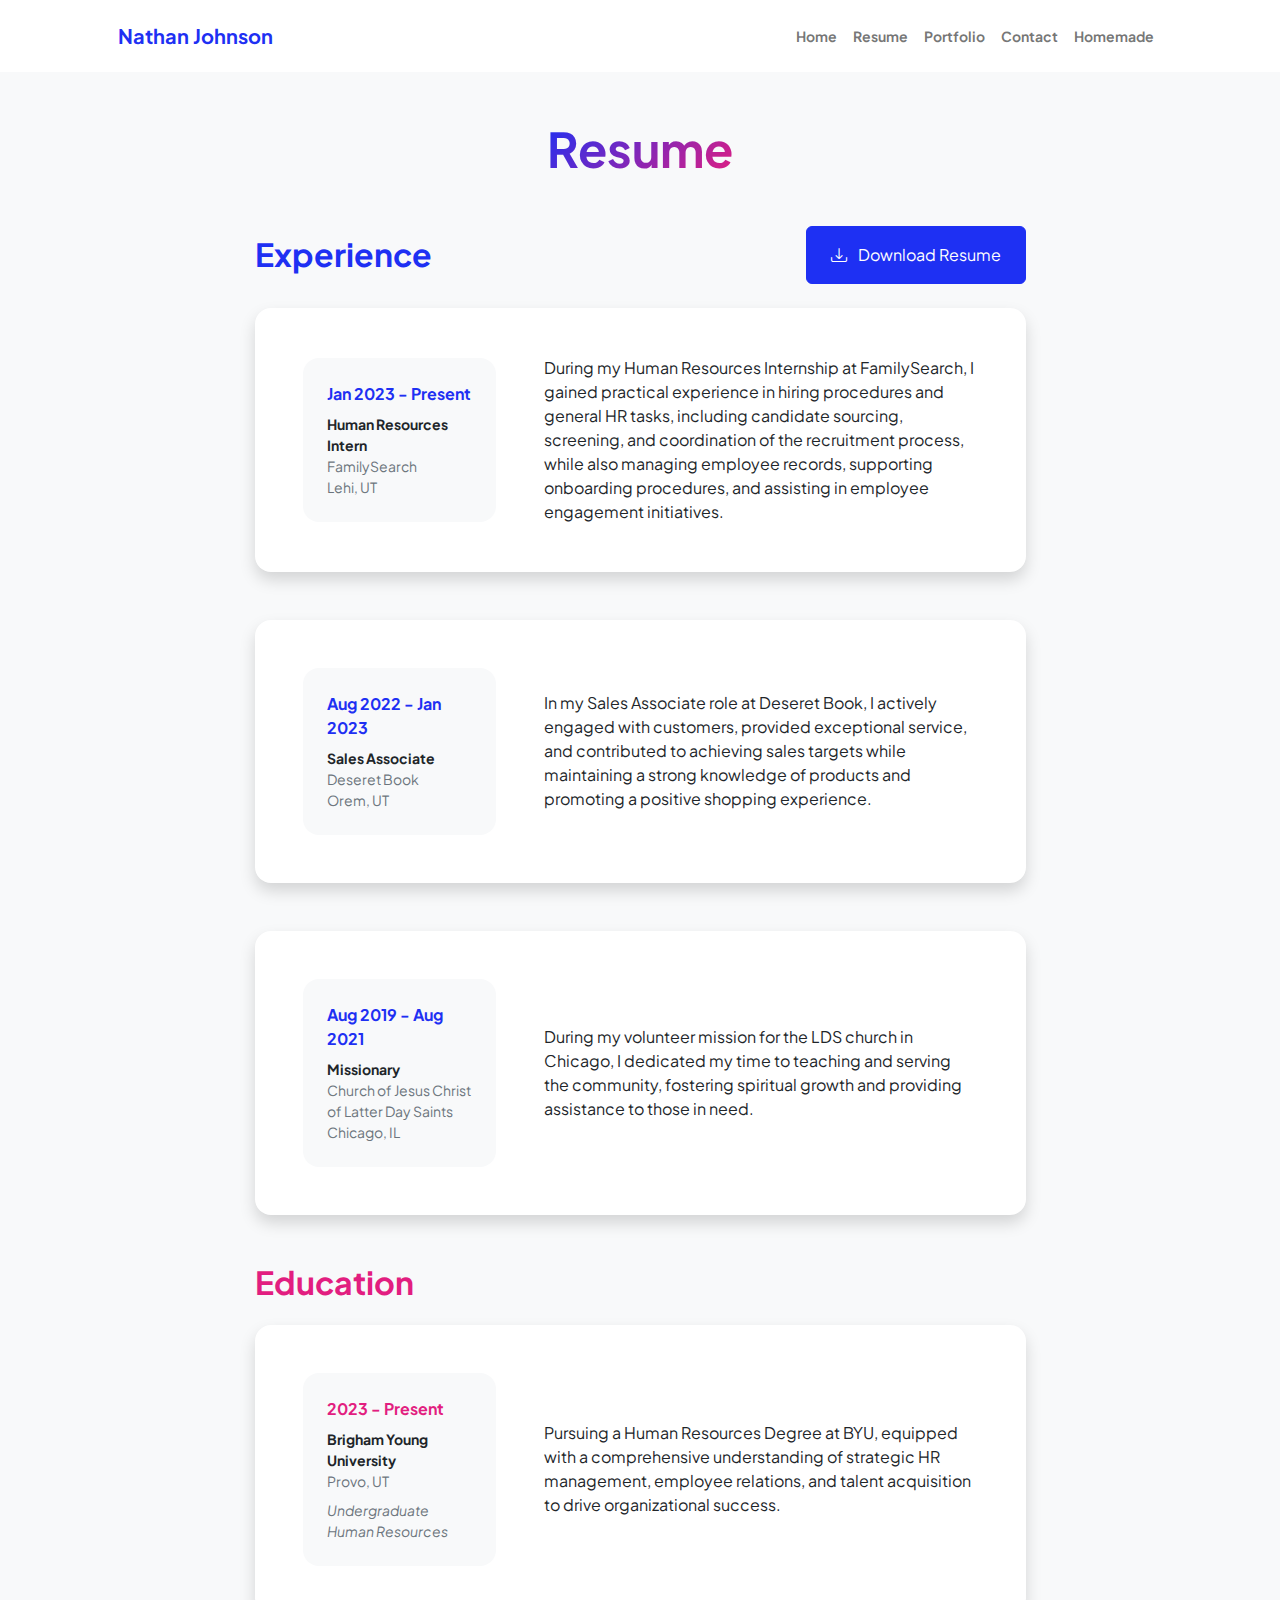
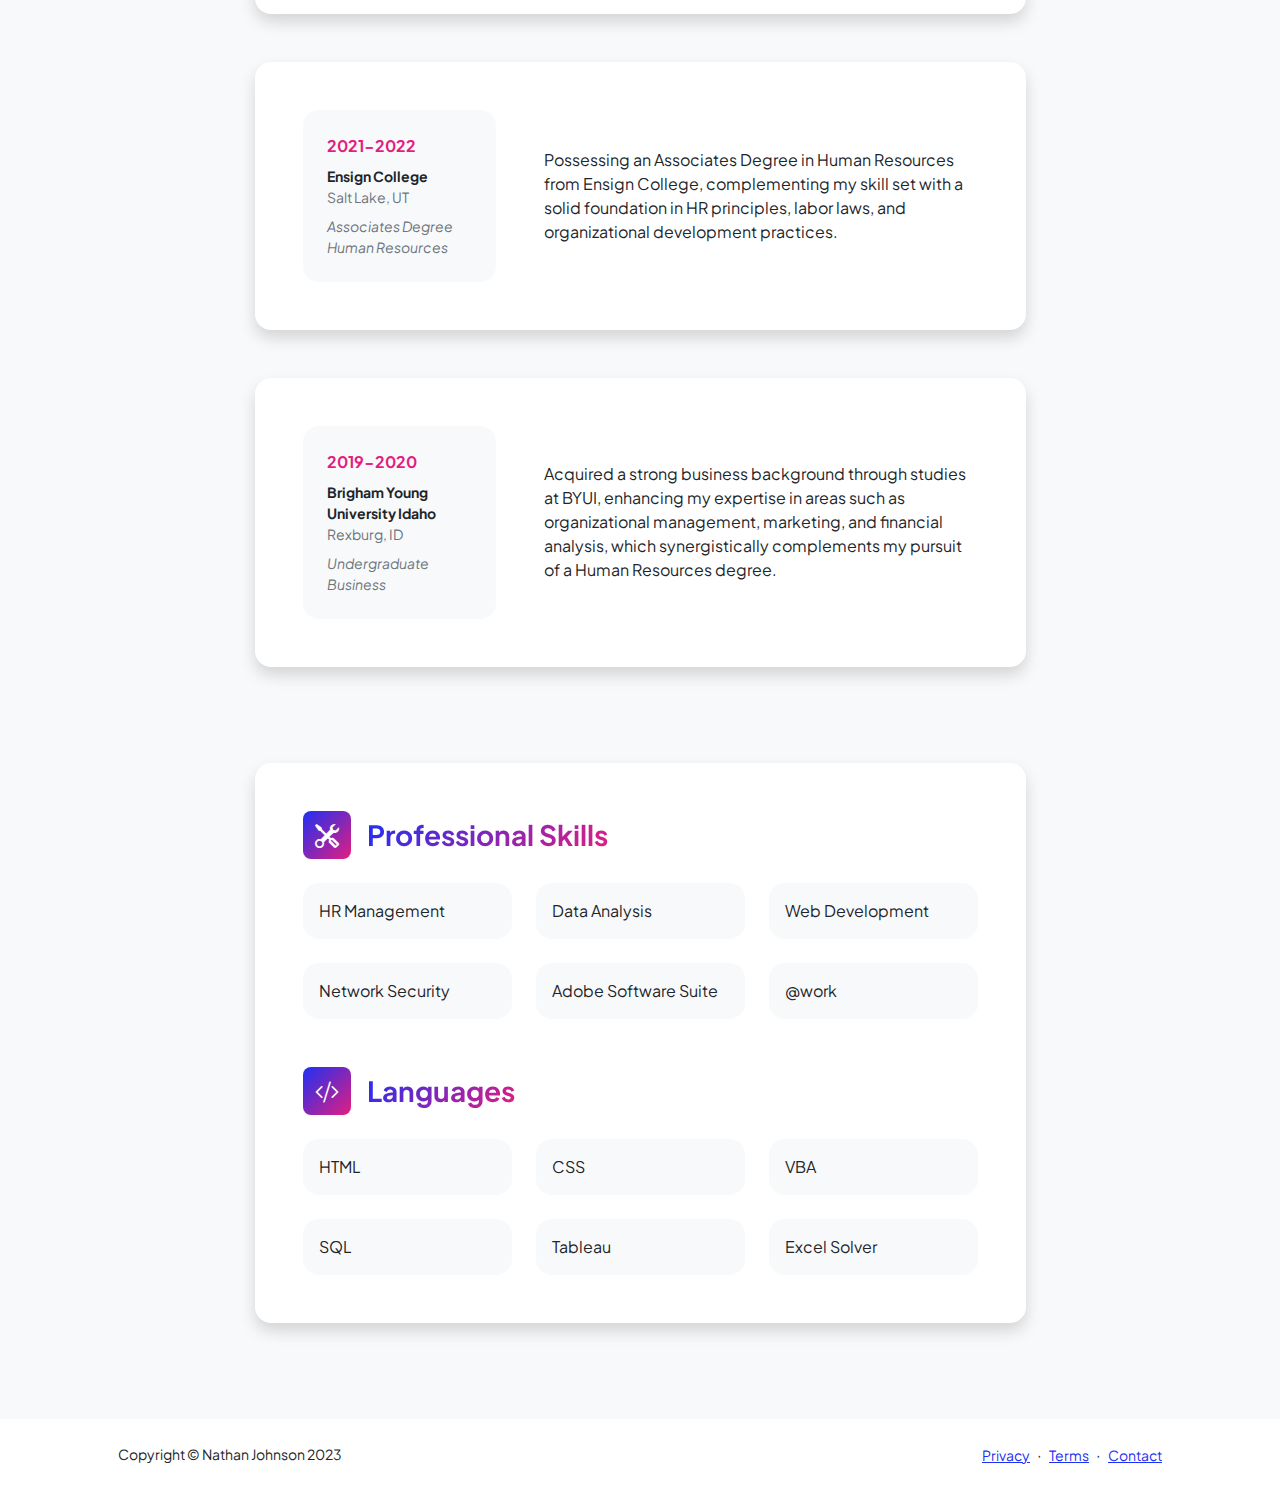
==== resume.html @ 49709567 "Add files via upload" ====
<!DOCTYPE html>
<html lang="en">
    <head>
        <meta charset="utf-8" />
        <meta name="viewport" content="width=device-width, initial-scale=1, shrink-to-fit=no" />
        <meta name="description" content="" />
        <meta name="author" content="" />
        <title>Personal - Start Bootstrap Template</title>
        <!-- Favicon-->
        <link rel="icon" type="image/x-icon" href="assets/favicon.ico" />
        <!-- Custom Google font-->
        <link rel="preconnect" href="https://fonts.googleapis.com" />
        <link rel="preconnect" href="https://fonts.gstatic.com" crossorigin />
        <link href="https://fonts.googleapis.com/css2?family=Plus+Jakarta+Sans:wght@100;200;300;400;500;600;700;800;900&amp;display=swap" rel="stylesheet" />
        <!-- Bootstrap icons-->
        <link href="https://cdn.jsdelivr.net/npm/bootstrap-icons@1.8.1/font/bootstrap-icons.css" rel="stylesheet" />
        <!-- Core theme CSS (includes Bootstrap)-->
        <link href="css/styles.css" rel="stylesheet" />
    </head>
    <body class="d-flex flex-column h-100 bg-light">
        <main class="flex-shrink-0">
            <!-- Navigation-->
            <nav class="navbar navbar-expand-lg navbar-light bg-white py-3">
                <div class="container px-5">
                    <a class="navbar-brand" href="index.html"><span class="fw-bolder text-primary">Nathan Johnson</span></a>
                    <button class="navbar-toggler" type="button" data-bs-toggle="collapse" data-bs-target="#navbarSupportedContent" aria-controls="navbarSupportedContent" aria-expanded="false" aria-label="Toggle navigation"><span class="navbar-toggler-icon"></span></button>
                    <div class="collapse navbar-collapse" id="navbarSupportedContent">
                        <ul class="navbar-nav ms-auto mb-2 mb-lg-0 small fw-bolder">
                            <li class="nav-item"><a class="nav-link" href="index.html">Home</a></li>
                            <li class="nav-item"><a class="nav-link" href="resume.html">Resume</a></li>
                            <li class="nav-item"><a class="nav-link" href="projects.html">Portfolio</a></li>
                            <li class="nav-item"><a class="nav-link" href="contact.html">Contact</a></li>
                            <li class="nav-item"><a class="nav-link" href="homemade.html">Homemade</a></li>
                        </ul>
                    </div>
                </div>
            </nav>
            <!-- Page Content-->
            <div class="container px-5 my-5">
                <div class="text-center mb-5">
                    <h1 class="display-5 fw-bolder mb-0"><span class="text-gradient d-inline">Resume</span></h1>
                </div>
                <div class="row gx-5 justify-content-center">
                    <div class="col-lg-11 col-xl-9 col-xxl-8">
                        <!-- Experience Section-->
                        <section>
                            <div class="d-flex align-items-center justify-content-between mb-4">
                                <h2 class="text-primary fw-bolder mb-0">Experience</h2>
                                <!-- Download resume button-->
                                <!-- Note: Set the link href target to a PDF file within your project-->
                                <a class="btn btn-primary px-4 py-3" href="#!">
                                    <div class="d-inline-block bi bi-download me-2"></div>
                                    Download Resume
                                </a>
                            </div>
                            <!-- Experience Card 1-->
                            <div class="card shadow border-0 rounded-4 mb-5">
                                <div class="card-body p-5">
                                    <div class="row align-items-center gx-5">
                                        <div class="col text-center text-lg-start mb-4 mb-lg-0">
                                            <div class="bg-light p-4 rounded-4">
                                                <div class="text-primary fw-bolder mb-2">Jan 2023 - Present</div>
                                                <div class="small fw-bolder">Human Resources Intern</div>
                                                <div class="small text-muted">FamilySearch</div>
                                                <div class="small text-muted">Lehi, UT</div>
                                            </div>
                                        </div>
                                        <div class="col-lg-8"><div>During my Human Resources Internship at FamilySearch, I gained practical experience in hiring procedures and general HR tasks, including candidate sourcing, screening, and coordination of the recruitment process, while also managing employee records, supporting onboarding procedures, and assisting in employee engagement initiatives.</div></div>
                                    </div>
                                </div>
                            </div>
                            <!-- Experience Card 2-->
                            <div class="card shadow border-0 rounded-4 mb-5">
                                <div class="card-body p-5">
                                    <div class="row align-items-center gx-5">
                                        <div class="col text-center text-lg-start mb-4 mb-lg-0">
                                            <div class="bg-light p-4 rounded-4">
                                                <div class="text-primary fw-bolder mb-2">Aug 2022 - Jan 2023</div>
                                                <div class="small fw-bolder">Sales Associate</div>
                                                <div class="small text-muted">Deseret Book</div>
                                                <div class="small text-muted">Orem, UT</div>
                                            </div>
                                        </div>
                                        <div class="col-lg-8"><div>In my Sales Associate role at Deseret Book, I actively engaged with customers, provided exceptional service, and contributed to achieving sales targets while maintaining a strong knowledge of products and promoting a positive shopping experience.</div></div>
                                    </div>
                                </div>
                            </div>
                            <div class="card shadow border-0 rounded-4 mb-5">
                                <div class="card-body p-5">
                                    <div class="row align-items-center gx-5">
                                        <div class="col text-center text-lg-start mb-4 mb-lg-0">
                                            <div class="bg-light p-4 rounded-4">
                                                <div class="text-primary fw-bolder mb-2">Aug 2019 - Aug 2021</div>
                                                <div class="small fw-bolder">Missionary</div>
                                                <div class="small text-muted">Church of Jesus Christ of Latter Day Saints</div>
                                                <div class="small text-muted">Chicago, IL</div>
                                            </div>
                                        </div>
                                        <div class="col-lg-8"><div>During my volunteer mission for the LDS church in Chicago, I dedicated my time to teaching and serving the community, fostering spiritual growth and providing assistance to those in need.</div></div>
                                    </div>
                                </div>
                            </div>
                        </section>
                        <!-- Education Section-->
                        <section>
                            <h2 class="text-secondary fw-bolder mb-4">Education</h2>
                            <!-- Education Card 1-->
                            <div class="card shadow border-0 rounded-4 mb-5">
                                <div class="card-body p-5">
                                    <div class="row align-items-center gx-5">
                                        <div class="col text-center text-lg-start mb-4 mb-lg-0">
                                            <div class="bg-light p-4 rounded-4">
                                                <div class="text-secondary fw-bolder mb-2">2023 - Present</div>
                                                <div class="mb-2">
                                                    <div class="small fw-bolder">Brigham Young University</div>
                                                    <div class="small text-muted">Provo, UT</div>
                                                </div>
                                                <div class="fst-italic">
                                                    <div class="small text-muted">Undergraduate</div>
                                                    <div class="small text-muted">Human Resources</div>
                                                </div>
                                            </div>
                                        </div>
                                        <div class="col-lg-8"><div>Pursuing a Human Resources Degree at BYU, equipped with a comprehensive understanding of strategic HR management, employee relations, and talent acquisition to drive organizational success.</div></div>
                                    </div>
                                </div>
                            </div>
                            <!-- Education Card 2-->
                            <div class="card shadow border-0 rounded-4 mb-5">
                                <div class="card-body p-5">
                                    <div class="row align-items-center gx-5">
                                        <div class="col text-center text-lg-start mb-4 mb-lg-0">
                                            <div class="bg-light p-4 rounded-4">
                                                <div class="text-secondary fw-bolder mb-2">2021-2022</div>
                                                <div class="mb-2">
                                                    <div class="small fw-bolder">Ensign College</div>
                                                    <div class="small text-muted">Salt Lake, UT</div>
                                                </div>
                                                <div class="fst-italic">
                                                    <div class="small text-muted">Associates Degree</div>
                                                    <div class="small text-muted">Human Resources</div>
                                                </div>
                                            </div>
                                        </div>
                                        <div class="col-lg-8"><div>Possessing an Associates Degree in Human Resources from Ensign College, complementing my skill set with a solid foundation in HR principles, labor laws, and organizational development practices.</div></div>
                                    </div>
                                </div>
                            </div>
                            <div class="card shadow border-0 rounded-4 mb-5">
                                <div class="card-body p-5">
                                    <div class="row align-items-center gx-5">
                                        <div class="col text-center text-lg-start mb-4 mb-lg-0">
                                            <div class="bg-light p-4 rounded-4">
                                                <div class="text-secondary fw-bolder mb-2">2019-2020</div>
                                                <div class="mb-2">
                                                    <div class="small fw-bolder">Brigham Young University Idaho</div>
                                                    <div class="small text-muted">Rexburg, ID</div>
                                                </div>
                                                <div class="fst-italic">
                                                    <div class="small text-muted">Undergraduate</div>
                                                    <div class="small text-muted">Business</div>
                                                </div>
                                            </div>
                                        </div>
                                        <div class="col-lg-8"><div>Acquired a strong business background through studies at BYUI, enhancing my expertise in areas such as organizational management, marketing, and financial analysis, which synergistically complements my pursuit of a Human Resources degree.</div></div>
                                    </div>
                                </div>
                            </div>
                        </section>
                        <!-- Divider-->
                        <div class="pb-5"></div>
                        <!-- Skills Section-->
                        <section>
                            <!-- Skillset Card-->
                            <div class="card shadow border-0 rounded-4 mb-5">
                                <div class="card-body p-5">
                                    <!-- Professional skills list-->
                                    <div class="mb-5">
                                        <div class="d-flex align-items-center mb-4">
                                            <div class="feature bg-primary bg-gradient-primary-to-secondary text-white rounded-3 me-3"><i class="bi bi-tools"></i></div>
                                            <h3 class="fw-bolder mb-0"><span class="text-gradient d-inline">Professional Skills</span></h3>
                                        </div>
                                        <div class="row row-cols-1 row-cols-md-3 mb-4">
                                            <div class="col mb-4 mb-md-0"><div class="d-flex align-items-center bg-light rounded-4 p-3 h-100">HR Management</div></div>
                                            <div class="col mb-4 mb-md-0"><div class="d-flex align-items-center bg-light rounded-4 p-3 h-100">Data Analysis</div></div>
                                            <div class="col"><div class="d-flex align-items-center bg-light rounded-4 p-3 h-100">Web Development</div></div>
                                        </div>
                                        <div class="row row-cols-1 row-cols-md-3">
                                            <div class="col mb-4 mb-md-0"><div class="d-flex align-items-center bg-light rounded-4 p-3 h-100">Network Security</div></div>
                                            <div class="col mb-4 mb-md-0"><div class="d-flex align-items-center bg-light rounded-4 p-3 h-100">Adobe Software Suite</div></div>
                                            <div class="col"><div class="d-flex align-items-center bg-light rounded-4 p-3 h-100">@work</div></div>
                                        </div>
                                    </div>
                                    <!-- Languages list-->
                                    <div class="mb-0">
                                        <div class="d-flex align-items-center mb-4">
                                            <div class="feature bg-primary bg-gradient-primary-to-secondary text-white rounded-3 me-3"><i class="bi bi-code-slash"></i></div>
                                            <h3 class="fw-bolder mb-0"><span class="text-gradient d-inline">Languages</span></h3>
                                        </div>
                                        <div class="row row-cols-1 row-cols-md-3 mb-4">
                                            <div class="col mb-4 mb-md-0"><div class="d-flex align-items-center bg-light rounded-4 p-3 h-100">HTML</div></div>
                                            <div class="col mb-4 mb-md-0"><div class="d-flex align-items-center bg-light rounded-4 p-3 h-100">CSS</div></div>
                                            <div class="col"><div class="d-flex align-items-center bg-light rounded-4 p-3 h-100">VBA</div></div>
                                        </div>
                                        <div class="row row-cols-1 row-cols-md-3">
                                            <div class="col mb-4 mb-md-0"><div class="d-flex align-items-center bg-light rounded-4 p-3 h-100">SQL</div></div>
                                            <div class="col mb-4 mb-md-0"><div class="d-flex align-items-center bg-light rounded-4 p-3 h-100">Tableau</div></div>
                                            <div class="col"><div class="d-flex align-items-center bg-light rounded-4 p-3 h-100">Excel Solver</div></div>
                                        </div>
                                    </div>
                                </div>
                            </div>
                        </section>
                    </div>
                </div>
            </div>
        </main>
        <!-- Footer-->
        <footer class="bg-white py-4 mt-auto">
            <div class="container px-5">
                <div class="row align-items-center justify-content-between flex-column flex-sm-row">
                    <div class="col-auto"><div class="small m-0">Copyright &copy; Nathan Johnson 2023</div></div>
                    <div class="col-auto">
                        <a class="small" href="#!">Privacy</a>
                        <span class="mx-1">&middot;</span>
                        <a class="small" href="#!">Terms</a>
                        <span class="mx-1">&middot;</span>
                        <a class="small" href="#!">Contact</a>
                    </div>
                </div>
            </div>
        </footer>
        <!-- Bootstrap core JS-->
        <script src="https://cdn.jsdelivr.net/npm/bootstrap@5.2.3/dist/js/bootstrap.bundle.min.js"></script>
        <!-- Core theme JS-->
        <script src="js/scripts.js"></script>
    </body>
</html>
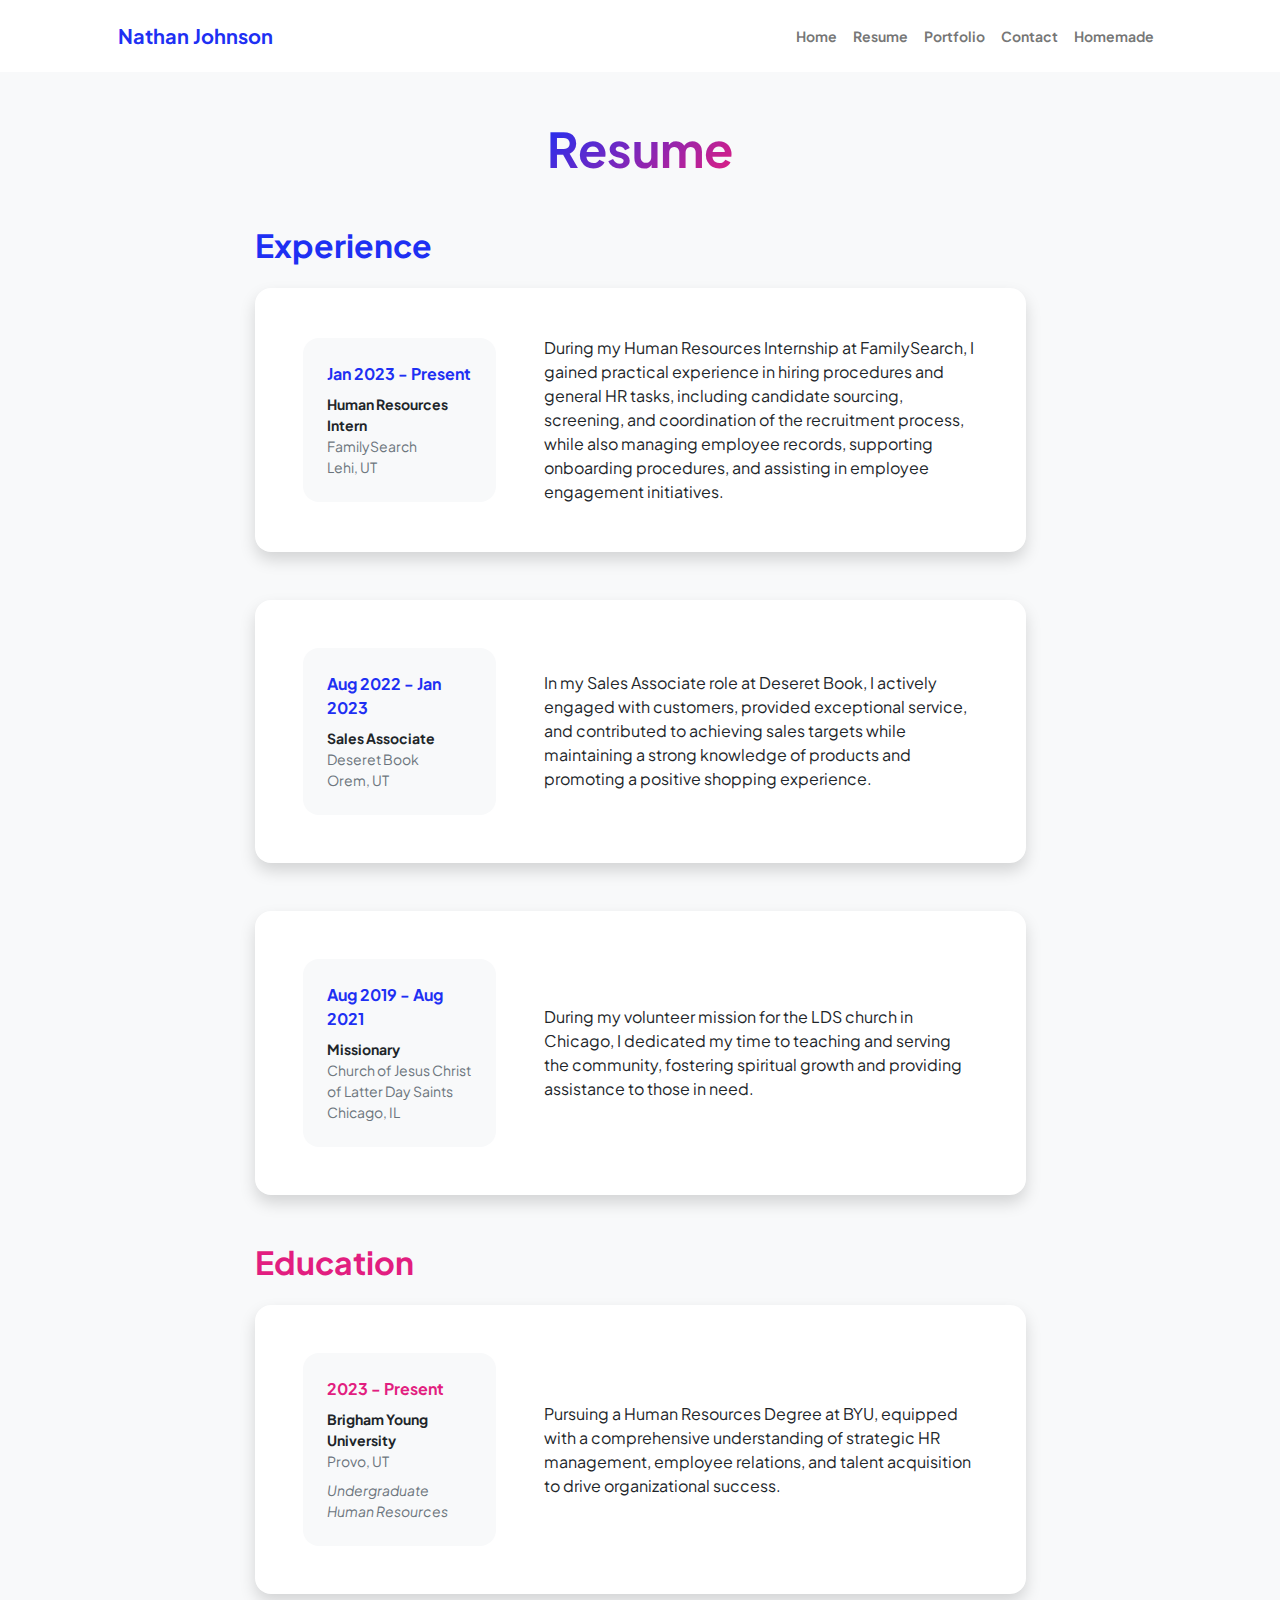
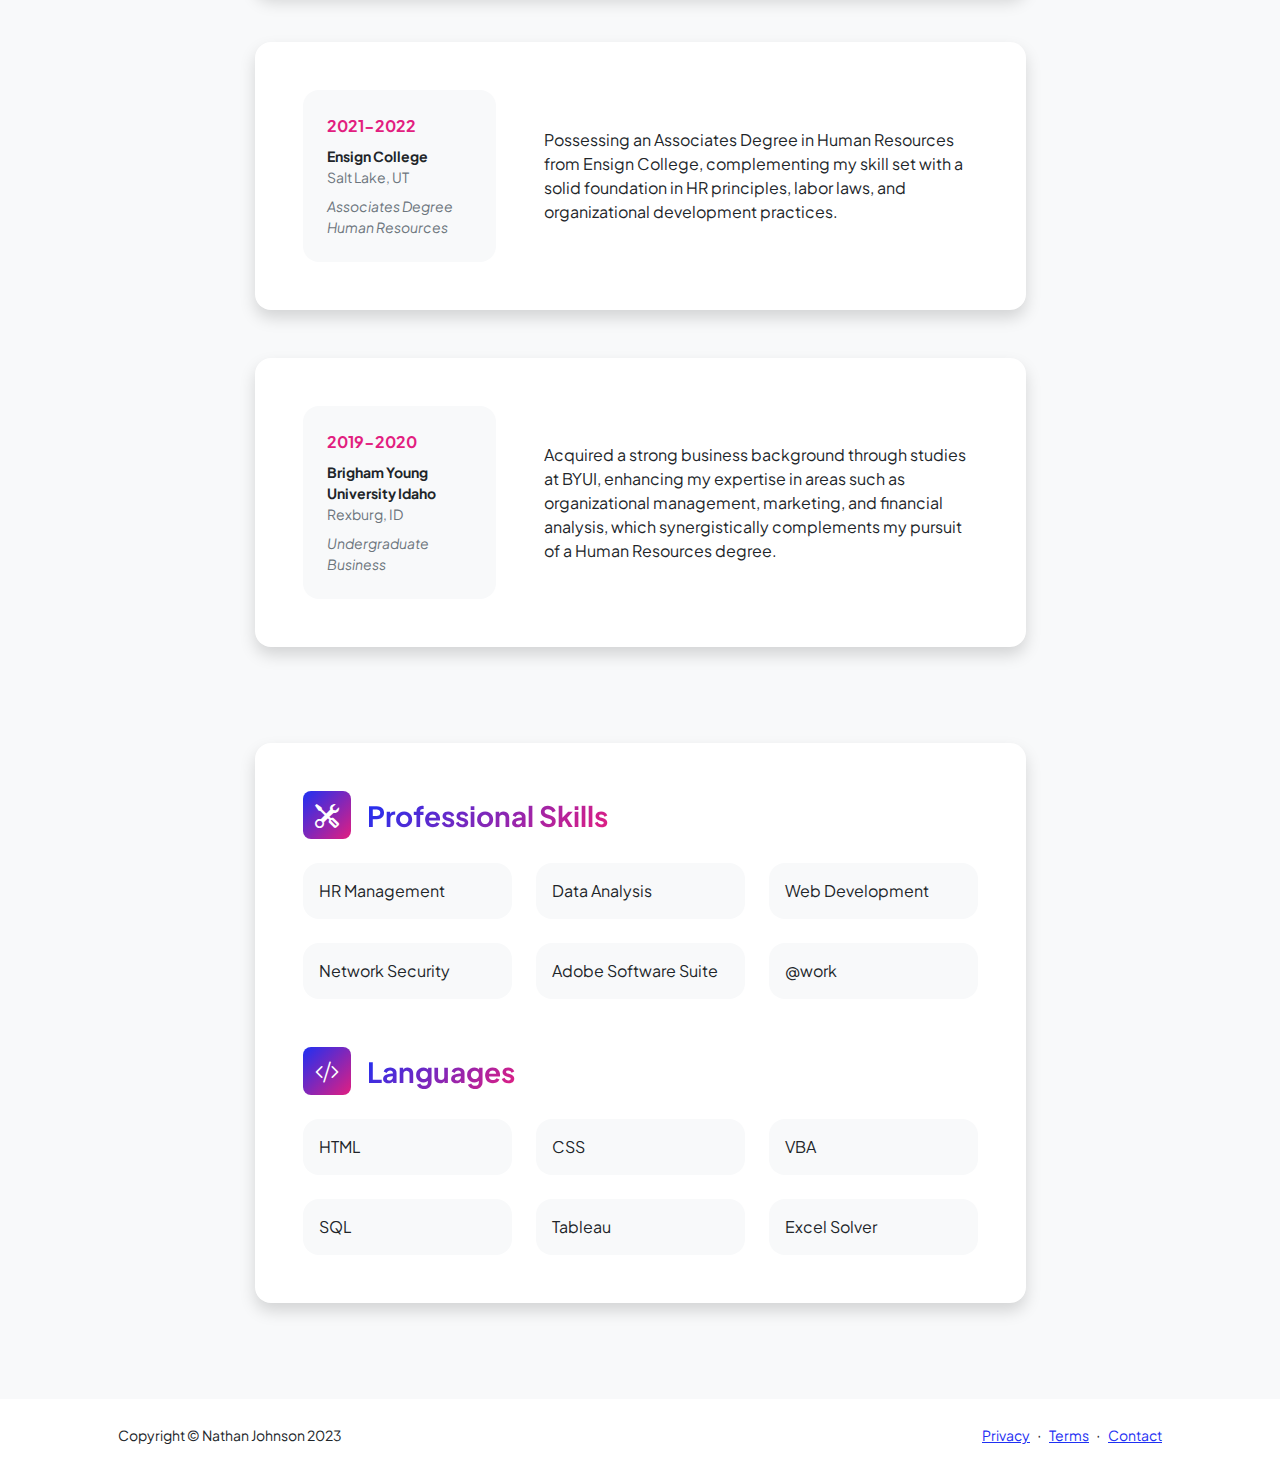
==== commit 64968499: "Add files via upload" ====
--- a/resume.html
+++ b/resume.html
@@ -48,10 +48,6 @@
                                 <h2 class="text-primary fw-bolder mb-0">Experience</h2>
                                 <!-- Download resume button-->
                                 <!-- Note: Set the link href target to a PDF file within your project-->
-                                <a class="btn btn-primary px-4 py-3" href="#!">
-                                    <div class="d-inline-block bi bi-download me-2"></div>
-                                    Download Resume
-                                </a>
                             </div>
                             <!-- Experience Card 1-->
                             <div class="card shadow border-0 rounded-4 mb-5">
